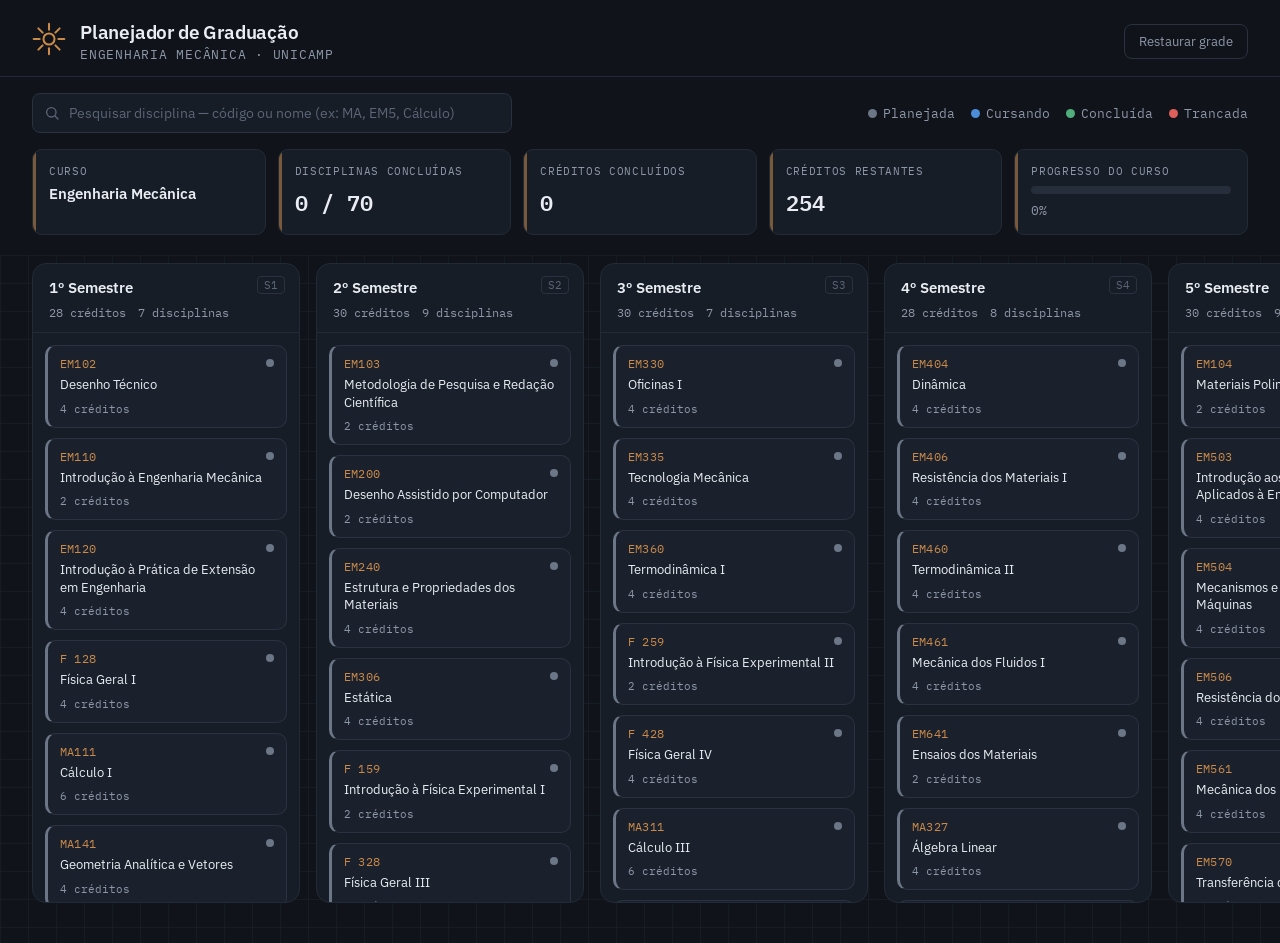
==== index.html @ 94059756 "PROJETOVAZIO" ====
<!DOCTYPE html>
<html lang="pt-BR">
<head>
<meta charset="UTF-8">
<meta name="viewport" content="width=device-width, initial-scale=1.0">
<title>Planejador de Graduação — Engenharia Mecânica UNICAMP</title>
<link rel="preconnect" href="https://fonts.googleapis.com">
<link href="https://fonts.googleapis.com/css2?family=IBM+Plex+Mono:wght@400;500;600;700&family=IBM+Plex+Sans:wght@400;500;600;700&display=swap" rel="stylesheet">
<link rel="stylesheet" href="style.css">
</head>
<body>

<!-- ===================== TOPO ===================== -->
<header class="topbar">
  <div class="topbar-left">
    <div class="brand-mark" aria-hidden="true">
      <svg viewBox="0 0 40 40" width="34" height="34">
        <circle cx="20" cy="20" r="6.5" fill="none" stroke="currentColor" stroke-width="2.4"/>
        <g stroke="currentColor" stroke-width="2.4" stroke-linecap="round">
          <line x1="20" y1="2" x2="20" y2="9"/>
          <line x1="20" y1="31" x2="20" y2="38"/>
          <line x1="2" y1="20" x2="9" y2="20"/>
          <line x1="31" y1="20" x2="38" y2="20"/>
          <line x1="7.5" y1="7.5" x2="12.5" y2="12.5"/>
          <line x1="27.5" y1="27.5" x2="32.5" y2="32.5"/>
          <line x1="32.5" y1="7.5" x2="27.5" y2="12.5"/>
          <line x1="12.5" y1="27.5" x2="7.5" y2="32.5"/>
        </g>
      </svg>
    </div>
    <div class="brand-text">
      <h1>Planejador de Graduação</h1>
      <p>Engenharia Mecânica · UNICAMP</p>
    </div>
  </div>
  <div class="topbar-right">
    <button id="btn-reset" class="btn-ghost" title="Restaurar grade original">Restaurar grade</button>
  </div>
</header>

<!-- ===================== BARRA DE PESQUISA ===================== -->
<div class="search-row">
  <div class="search-box">
    <svg class="search-icon" viewBox="0 0 24 24" width="16" height="16"><circle cx="11" cy="11" r="7" fill="none" stroke="currentColor" stroke-width="2"/><line x1="16.5" y1="16.5" x2="21" y2="21" stroke="currentColor" stroke-width="2" stroke-linecap="round"/></svg>
    <input id="search-input" type="text" placeholder="Pesquisar disciplina — código ou nome (ex: MA, EM5, Cálculo)">
  </div>
  <div class="legend">
    <span class="legend-item"><i class="dot dot-planejada"></i>Planejada</span>
    <span class="legend-item"><i class="dot dot-cursando"></i>Cursando</span>
    <span class="legend-item"><i class="dot dot-concluida"></i>Concluída</span>
    <span class="legend-item"><i class="dot dot-trancada"></i>Trancada</span>
  </div>
</div>

<!-- ===================== DASHBOARD ===================== -->
<section class="dashboard" id="dashboard">
  <div class="stat-card">
    <span class="stat-label">Curso</span>
    <span class="stat-value stat-value--small" id="stat-curso">Engenharia Mecânica</span>
  </div>
  <div class="stat-card">
    <span class="stat-label">Disciplinas concluídas</span>
    <span class="stat-value" id="stat-disc-concluidas">0 / 0</span>
  </div>
  <div class="stat-card">
    <span class="stat-label">Créditos concluídos</span>
    <span class="stat-value" id="stat-creditos-concluidos">0</span>
  </div>
  <div class="stat-card">
    <span class="stat-label">Créditos restantes</span>
    <span class="stat-value" id="stat-creditos-restantes">0</span>
  </div>
  <div class="stat-card stat-card--progress">
    <span class="stat-label">Progresso do curso</span>
    <div class="progress-track">
      <div class="progress-fill" id="progress-fill"></div>
    </div>
    <span class="progress-percent" id="progress-percent">0%</span>
  </div>
</section>

<!-- ===================== QUADRO DE SEMESTRES ===================== -->
<main class="board" id="board">
  <!-- colunas geradas via JS -->
</main>

<!-- ===================== MODAL DE DETALHES ===================== -->
<div class="modal-overlay" id="modal-overlay">
  <aside class="modal-panel" id="modal-panel" role="dialog" aria-modal="true">
    <button class="modal-close" id="modal-close" aria-label="Fechar">✕</button>

    <div class="modal-header">
      <span class="modal-codigo" id="modal-codigo">EM102</span>
      <h2 class="modal-nome" id="modal-nome">Nome da disciplina</h2>
      <div class="modal-status-row">
        <label for="modal-status">Status</label>
        <select id="modal-status">
          <option value="planejada">Planejada</option>
          <option value="cursando">Cursando</option>
          <option value="concluida">Concluída</option>
          <option value="trancada">Trancada</option>
        </select>
      </div>
    </div>

    <div class="modal-grid">
      <div><span class="modal-field-label">Créditos</span><span id="modal-creditos">—</span></div>
      <div><span class="modal-field-label">Departamento</span><span id="modal-departamento">—</span></div>
      <div><span class="modal-field-label">Tipo</span><span id="modal-tipo">—</span></div>
      <div><span class="modal-field-label">Semestre sugerido</span><span id="modal-semestre">—</span></div>
    </div>

    <div class="modal-section">
      <span class="modal-field-label">Pré-requisitos</span>
      <div class="chip-row" id="modal-prereqs"><span class="chip chip-empty">Nenhum</span></div>
    </div>

    <div class="modal-section">
      <span class="modal-field-label">Disciplinas desbloqueadas</span>
      <div class="chip-row" id="modal-desbloqueia"><span class="chip chip-empty">Nenhuma</span></div>
    </div>

    <div class="modal-section modal-section--grow">
      <span class="modal-field-label">Observações</span>
      <textarea id="modal-obs" placeholder="Professor bom, muito difícil, estudar antes..."></textarea>
    </div>
  </aside>
</div>

<div class="toast" id="toast"></div>

<script src="dados.js"></script>
<script src="script.js"></script>
</body>
</html>
---- style.css ----
/* =====================================================
   Planejador de Graduação — Engenharia Mecânica UNICAMP
   Tema: "prancheta de projeto" — papel milimetrado escuro,
   tipografia técnica e acentos em latão/aço.
   ===================================================== */

:root{
  --bg:            #10141a;
  --bg-grid-line:  rgba(130, 160, 200, 0.055);
  --bg-panel:      #171d26;
  --bg-panel-2:    #1c2330;
  --bg-card:       #1b212c;
  --bg-card-hover: #212836;
  --border:        #2a3140;
  --border-soft:   #232a37;

  --text-primary:  #e9edf3;
  --text-secondary:#8d97a8;
  --text-faint:    #5c6576;

  --accent-brass:  #c98a4a;
  --accent-brass-soft: rgba(201, 138, 74, 0.16);
  --accent-steel:  #5b8fc4;

  --status-planejada: #6b7686;
  --status-cursando:  #4c8dd9;
  --status-concluida: #4fae7c;
  --status-trancada:  #dd5f5a;

  --radius-card: 10px;
  --radius-panel: 14px;

  --font-display: 'IBM Plex Sans', system-ui, sans-serif;
  --font-mono: 'IBM Plex Mono', 'SFMono-Regular', Consolas, monospace;
}

*{ box-sizing: border-box; }

html, body{
  margin:0; padding:0;
  background: var(--bg);
  color: var(--text-primary);
  font-family: var(--font-display);
  -webkit-font-smoothing: antialiased;
}

::selection{ background: var(--accent-brass-soft); color: var(--text-primary); }

::-webkit-scrollbar{ height: 10px; width: 10px; }
::-webkit-scrollbar-track{ background: transparent; }
::-webkit-scrollbar-thumb{ background: #2a3140; border-radius: 8px; }
::-webkit-scrollbar-thumb:hover{ background: #3a4356; }

/* ===================== TOPO ===================== */

.topbar{
  display:flex; align-items:center; justify-content:space-between;
  padding: 20px 32px 14px;
  border-bottom: 1px solid var(--border-soft);
}
.topbar-left{ display:flex; align-items:center; gap:14px; }
.brand-mark{ color: var(--accent-brass); flex-shrink:0; }
.brand-text h1{
  margin:0; font-size: 19px; font-weight:600; letter-spacing: -0.01em;
}
.brand-text p{
  margin:2px 0 0; font-size: 12.5px; color: var(--text-secondary);
  font-family: var(--font-mono); text-transform: uppercase; letter-spacing: 0.06em;
}
.btn-ghost{
  background: transparent; border:1px solid var(--border);
  color: var(--text-secondary); padding: 8px 14px; border-radius: 8px;
  font-family: var(--font-display); font-size: 13px; cursor:pointer;
  transition: all .15s ease;
}
.btn-ghost:hover{ border-color: var(--accent-brass); color: var(--accent-brass); }

/* ===================== PESQUISA ===================== */

.search-row{
  display:flex; align-items:center; justify-content: space-between; gap: 20px;
  padding: 16px 32px; flex-wrap: wrap;
}
.search-box{
  position:relative; flex: 1 1 320px; max-width: 480px;
}
.search-icon{ position:absolute; left:12px; top:50%; transform:translateY(-50%); color: var(--text-faint); }
.search-box input{
  width:100%; background: var(--bg-panel); border:1px solid var(--border);
  color: var(--text-primary); border-radius: 8px; padding: 10px 14px 10px 36px;
  font-size: 13.5px; font-family: var(--font-display);
  transition: border-color .15s ease;
}
.search-box input:focus{ outline:none; border-color: var(--accent-steel); }
.search-box input::placeholder{ color: var(--text-faint); }

.legend{ display:flex; gap: 16px; flex-wrap: wrap; }
.legend-item{
  display:flex; align-items:center; gap:6px; font-size:12.5px; color: var(--text-secondary);
  font-family: var(--font-mono);
}
.dot{ width:9px; height:9px; border-radius:50%; display:inline-block; }
.dot-planejada{ background: var(--status-planejada); }
.dot-cursando{ background: var(--status-cursando); }
.dot-concluida{ background: var(--status-concluida); }
.dot-trancada{ background: var(--status-trancada); }

/* ===================== DASHBOARD ===================== */

.dashboard{
  display:grid; grid-template-columns: repeat(5, 1fr);
  gap: 12px; padding: 0 32px 20px;
}
.stat-card{
  background: var(--bg-panel); border:1px solid var(--border-soft);
  border-radius: var(--radius-card); padding: 14px 16px;
  display:flex; flex-direction:column; gap: 6px;
  position: relative; overflow:hidden;
}
.stat-card::before{
  content:""; position:absolute; top:0; left:0; width:3px; height:100%;
  background: var(--accent-brass); opacity: 0.55;
}
.stat-label{
  font-size: 11px; text-transform: uppercase; letter-spacing: 0.06em;
  color: var(--text-secondary); font-family: var(--font-mono);
}
.stat-value{
  font-size: 22px; font-weight:600; font-family: var(--font-mono);
  color: var(--text-primary);
}
.stat-value--small{ font-size: 15px; font-family: var(--font-display); font-weight: 600; }

.stat-card--progress{ gap: 8px; }
.progress-track{
  width:100%; height: 8px; border-radius: 5px; background: #262e3b; overflow:hidden;
}
.progress-fill{
  height:100%; width:0%; background: linear-gradient(90deg, var(--accent-steel), var(--accent-brass));
  transition: width .4s ease;
}
.progress-percent{ font-family: var(--font-mono); font-size: 13px; color: var(--text-secondary); }

@media (max-width: 980px){
  .dashboard{ grid-template-columns: repeat(2, 1fr); }
}

/* ===================== QUADRO / COLUNAS ===================== */

.board{
  display:flex; gap: 16px; overflow-x:auto;
  padding: 8px 32px 40px;
  background-image:
    linear-gradient(var(--bg-grid-line) 1px, transparent 1px),
    linear-gradient(90deg, var(--bg-grid-line) 1px, transparent 1px);
  background-size: 28px 28px;
  min-height: 60vh;
}

.column{
  flex: 0 0 268px;
  background: var(--bg-panel);
  border: 1px solid var(--border-soft);
  border-radius: var(--radius-panel);
  display:flex; flex-direction:column;
  max-height: calc(100vh - 260px);
  transition: border-color .15s ease, background .15s ease;
}
.column.drag-over{
  border-color: var(--accent-steel);
  background: var(--bg-panel-2);
}

.column-header{
  padding: 14px 16px 12px;
  border-bottom: 1px solid var(--border-soft);
  position: relative;
}
.column-header::before{
  content: attr(data-num);
  position:absolute; top:12px; right:14px;
  font-family: var(--font-mono); font-size: 11px; color: var(--text-faint);
  border: 1px solid var(--border); border-radius: 4px; padding: 1px 6px;
}
.column-title{ font-size: 14.5px; font-weight: 600; margin:0 0 8px; }
.column-meta{ display:flex; gap: 12px; font-size: 11.5px; font-family: var(--font-mono); color: var(--text-secondary); }
.column-credits.over-30{ color: var(--accent-brass); }
.column-credits.over-34{ color: var(--status-trancada); font-weight: 600; }
.column-warning{
  margin-top: 6px; font-size: 11px; color: var(--status-trancada);
  font-family: var(--font-mono); display:none;
}
.column-warning.show{ display:block; }

.column-body{
  flex: 1; overflow-y: auto; padding: 12px; display:flex; flex-direction:column; gap: 10px;
  min-height: 80px;
}

/* ===================== CARTÕES ===================== */

.card{
  background: var(--bg-card);
  border: 1px solid var(--border);
  border-left: 3px solid var(--status-planejada);
  border-radius: var(--radius-card);
  padding: 10px 12px 11px;
  cursor: grab;
  position: relative;
  transition: transform .12s ease, background .12s ease, box-shadow .12s ease;
}
.card:hover{
  background: var(--bg-card-hover);
  box-shadow: 0 4px 14px rgba(0,0,0,0.28);
  transform: translateY(-1px);
}
.card.dragging{ opacity: 0.4; }
.card:active{ cursor: grabbing; }

.card[data-status="cursando"]{ border-left-color: var(--status-cursando); }
.card[data-status="concluida"]{ border-left-color: var(--status-concluida); }
.card[data-status="trancada"]{ border-left-color: var(--status-trancada); }

.card-top{ display:flex; justify-content:space-between; align-items:flex-start; gap:8px; }
.card-codigo{
  font-family: var(--font-mono); font-size: 12px; color: var(--accent-brass);
  letter-spacing: 0.02em;
}
.card-status-dot{ width:8px; height:8px; border-radius:50%; margin-top:3px; flex-shrink:0; }
.card-status-dot[data-status="planejada"]{ background: var(--status-planejada); }
.card-status-dot[data-status="cursando"]{ background: var(--status-cursando); }
.card-status-dot[data-status="concluida"]{ background: var(--status-concluida); }
.card-status-dot[data-status="trancada"]{ background: var(--status-trancada); }

.card-nome{ font-size: 13px; line-height:1.35; margin: 5px 0 8px; color: var(--text-primary); }
.card-bottom{ display:flex; justify-content:space-between; align-items:center; }
.card-creditos{ font-family: var(--font-mono); font-size: 11px; color: var(--text-secondary); }
.card-eletiva-tag{
  font-size: 9.5px; text-transform: uppercase; letter-spacing: 0.05em;
  color: var(--accent-steel); font-family: var(--font-mono);
}
.card.highlight-match{ box-shadow: 0 0 0 2px var(--accent-brass); }
.card.hide{ display:none; }

/* ===================== MODAL ===================== */

.modal-overlay{
  position: fixed; inset: 0; background: rgba(8,10,14,0.6);
  display:none; align-items:stretch; justify-content:flex-end;
  z-index: 100;
  backdrop-filter: blur(2px);
}
.modal-overlay.open{ display:flex; }

.modal-panel{
  width: 420px; max-width: 92vw; height: 100%;
  background: var(--bg-panel);
  border-left: 1px solid var(--border);
  padding: 26px 26px 30px;
  overflow-y: auto;
  position: relative;
  animation: slideIn .22s ease;
}
@keyframes slideIn{
  from{ transform: translateX(24px); opacity:0; }
  to{ transform: translateX(0); opacity:1; }
}

.modal-close{
  position:absolute; top:18px; right:18px;
  background: transparent; border:none; color: var(--text-secondary);
  font-size: 16px; cursor:pointer; width:28px; height:28px; border-radius:6px;
}
.modal-close:hover{ background: var(--bg-card); color: var(--text-primary); }

.modal-codigo{
  font-family: var(--font-mono); color: var(--accent-brass); font-size: 13px;
}
.modal-nome{ font-size: 20px; margin: 6px 0 14px; line-height:1.3; padding-right: 30px; }

.modal-status-row{ display:flex; align-items:center; gap:10px; margin-bottom: 20px; }
.modal-status-row label{ font-size: 12px; color: var(--text-secondary); font-family: var(--font-mono); }
.modal-status-row select{
  background: var(--bg-card); border:1px solid var(--border); color: var(--text-primary);
  padding: 6px 10px; border-radius: 6px; font-size: 13px; font-family: var(--font-display);
}

.modal-grid{
  display:grid; grid-template-columns: 1fr 1fr; gap: 14px 18px;
  padding: 14px; background: var(--bg-card); border-radius: 10px; margin-bottom: 18px;
  border: 1px solid var(--border-soft);
}
.modal-grid > div{ display:flex; flex-direction:column; gap:3px; }
.modal-grid span:not(.modal-field-label){ font-size: 13.5px; }

.modal-field-label{
  font-size: 10.5px; text-transform: uppercase; letter-spacing: 0.06em;
  color: var(--text-faint); font-family: var(--font-mono);
}

.modal-section{ margin-bottom: 18px; display:flex; flex-direction:column; gap:8px; }
.modal-section--grow{ flex:1; }

.chip-row{ display:flex; flex-wrap:wrap; gap:6px; }
.chip{
  font-family: var(--font-mono); font-size: 11.5px;
  background: var(--bg-card); border: 1px solid var(--border);
  color: var(--text-primary); padding: 4px 9px; border-radius: 6px;
  cursor: pointer; transition: border-color .15s ease;
}
.chip:hover{ border-color: var(--accent-steel); }
.chip-empty{ color: var(--text-faint); cursor:default; }
.chip-empty:hover{ border-color: var(--border); }

textarea#modal-obs{
  width:100%; min-height: 130px; resize: vertical;
  background: var(--bg-card); border:1px solid var(--border); color: var(--text-primary);
  border-radius: 8px; padding: 10px 12px; font-family: var(--font-display); font-size: 13px;
  line-height:1.5;
}
textarea#modal-obs:focus{ outline:none; border-color: var(--accent-steel); }

/* ===================== TOAST ===================== */

.toast{
  position: fixed; bottom: 22px; left: 50%; transform: translateX(-50%) translateY(20px);
  background: var(--bg-panel-2); border: 1px solid var(--border);
  color: var(--text-primary); padding: 10px 18px; border-radius: 8px;
  font-size: 13px; font-family: var(--font-mono);
  opacity: 0; pointer-events:none; transition: all .25s ease;
  z-index: 200;
}
.toast.show{ opacity: 1; transform: translateX(-50%) translateY(0); }

/* ===================== RESPONSIVO ===================== */

@media (max-width: 640px){
  .topbar{ padding: 16px 18px 12px; }
  .search-row{ padding: 14px 18px; }
  .dashboard{ padding: 0 18px 16px; grid-template-columns: 1fr 1fr; }
  .board{ padding: 8px 18px 30px; }
  .column{ flex-basis: 240px; }
}

@media (prefers-reduced-motion: reduce){
  *{ animation-duration: 0.001ms !important; transition-duration: 0.001ms !important; }
}
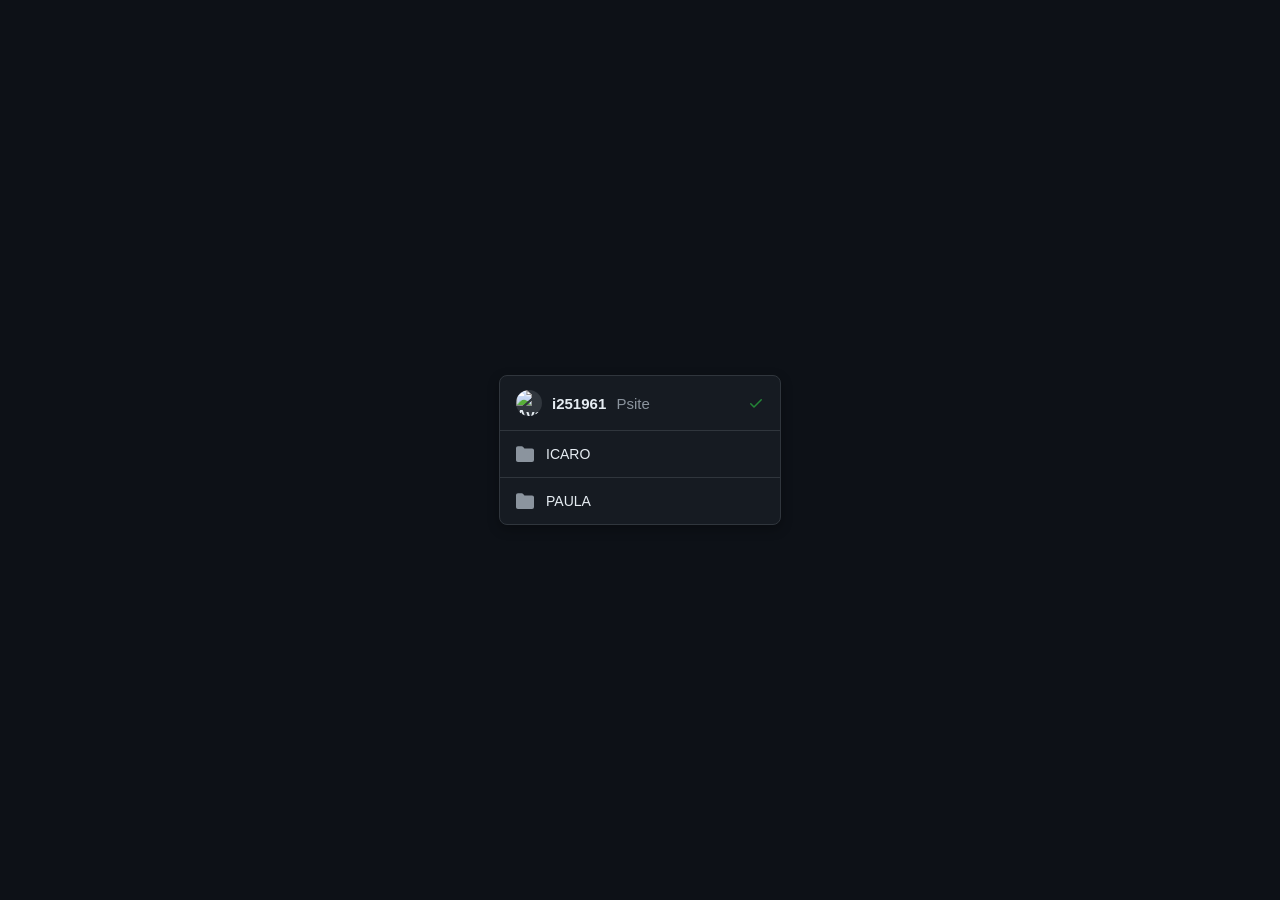
==== commit d588b787: "Update index.html with new styles and meta tags Added meta tags for character set and viewport, upda" ====
--- a/index.html
+++ b/index.html
@@ -1,135 +1,136 @@
 <!DOCTYPE html>
 <html lang="pt-BR">
 <head>
-<meta charset="UTF-8">
-<meta name="viewport" content="width=device-width, initial-scale=1.0">
-<title>Planejador de Graduação — Engenharia Mecânica UNICAMP</title>
-<link rel="preconnect" href="https://fonts.googleapis.com">
-<link href="https://fonts.googleapis.com/css2?family=IBM+Plex+Mono:wght@400;500;600;700&family=IBM+Plex+Sans:wght@400;500;600;700&display=swap" rel="stylesheet">
-<link rel="stylesheet" href="style.css">
+  <meta charset="UTF-8">
+  <meta name="viewport" content="width=device-width, initial-scale=1.0">
+  <title>Seleção de Perfil</title>
+  <style>
+    /* Reset básico e configurações de fundo */
+    body {
+      background-color: #0d1117; /* Fundo escuro */
+      font-family: -apple-system, BlinkMacSystemFont, "Segoe UI", Roboto, Helvetica, Arial, sans-serif;
+      display: flex;
+      justify-content: center;
+      align-items: center;
+      height: 100vh;
+      margin: 0;
+      color: #c9d1d9;
+    }
+
+    /* Container principal do menu */
+    .menu-container {
+      background-color: #161b22;
+      border: 1px solid #30363d;
+      border-radius: 8px;
+      width: 280px;
+      overflow: hidden;
+      box-shadow: 0 4px 12px rgba(0, 0, 0, 0.3);
+    }
+
+    /* Cabeçalho com nome do perfil */
+    .header {
+      display: flex;
+      align-items: center;
+      padding: 14px 16px;
+      border-bottom: 1px solid #30363d;
+      font-weight: 600;
+      color: #e6edf3;
+      font-size: 15px;
+    }
+
+    .avatar {
+      width: 26px;
+      height: 26px;
+      border-radius: 50%;
+      margin-right: 10px;
+      background-color: #30363d;
+      object-fit: cover;
+    }
+
+    .psite-text {
+      font-weight: 400;
+      color: #8b949e;
+      margin-left: 6px;
+    }
+
+    .verified-icon {
+      color: #238636; /* Verde do check */
+      margin-left: auto;
+    }
+
+    /* Lista de pastas */
+    .menu-list {
+      list-style: none;
+      margin: 0;
+      padding: 0;
+    }
+
+    .menu-item {
+      border-bottom: 1px solid #30363d;
+    }
+
+    .menu-item:last-child {
+      border-bottom: none;
+    }
+
+    /* Links de navegação */
+    .menu-link {
+      display: flex;
+      align-items: center;
+      padding: 14px 16px;
+      text-decoration: none;
+      color: #e6edf3;
+      font-size: 14px;
+      transition: background-color 0.2s ease;
+    }
+
+    .menu-link:hover {
+      background-color: #1f242c;
+    }
+
+    /* Ícone de pasta */
+    .folder-icon {
+      color: #8b949e; /* Cinza do ícone de pasta */
+      margin-right: 12px;
+      fill: currentColor;
+    }
+  </style>
 </head>
 <body>
 
-<!-- ===================== TOPO ===================== -->
-<header class="topbar">
-  <div class="topbar-left">
-    <div class="brand-mark" aria-hidden="true">
-      <svg viewBox="0 0 40 40" width="34" height="34">
-        <circle cx="20" cy="20" r="6.5" fill="none" stroke="currentColor" stroke-width="2.4"/>
-        <g stroke="currentColor" stroke-width="2.4" stroke-linecap="round">
-          <line x1="20" y1="2" x2="20" y2="9"/>
-          <line x1="20" y1="31" x2="20" y2="38"/>
-          <line x1="2" y1="20" x2="9" y2="20"/>
-          <line x1="31" y1="20" x2="38" y2="20"/>
-          <line x1="7.5" y1="7.5" x2="12.5" y2="12.5"/>
-          <line x1="27.5" y1="27.5" x2="32.5" y2="32.5"/>
-          <line x1="32.5" y1="7.5" x2="27.5" y2="12.5"/>
-          <line x1="12.5" y1="27.5" x2="7.5" y2="32.5"/>
-        </g>
+  <div class="menu-container">
+    
+    <div class="header">
+      <img src="https://via.placeholder.com/26" alt="Avatar" class="avatar">
+      <span>i251961 <span class="psite-text">Psite</span></span>
+      
+      <svg class="verified-icon" width="16" height="16" viewBox="0 0 16 16" fill="currentColor">
+        <path fill-rule="evenodd" d="M13.78 4.22a.75.75 0 010 1.06l-7.25 7.25a.75.75 0 01-1.06 0L2.22 9.28a.75.75 0 011.06-1.06L6 10.94l6.72-6.72a.75.75 0 011.06 0z"></path>
       </svg>
     </div>
-    <div class="brand-text">
-      <h1>Planejador de Graduação</h1>
-      <p>Engenharia Mecânica · UNICAMP</p>
-    </div>
+
+    <ul class="menu-list">
+      
+      <li class="menu-item">
+        <a href="https://i251961.github.io/GRADE/ICARO" class="menu-link">
+          <svg class="folder-icon" width="18" height="18" viewBox="0 0 16 16">
+            <path d="M1.75 1A1.75 1.75 0 000 2.75v10.5C0 14.216.784 15 1.75 15h12.5A1.75 1.75 0 0016 13.25v-8.5A1.75 1.75 0 0014.25 3H7.5a.25.25 0 01-.2-.1l-.9-1.2C6.07 1.26 5.55 1 5 1H1.75z"></path>
+          </svg>
+          ICARO
+        </a>
+      </li>
+
+      <li class="menu-item">
+        <a href="https://i251961.github.io/GRADE/PAULA" class="menu-link">
+          <svg class="folder-icon" width="18" height="18" viewBox="0 0 16 16">
+            <path d="M1.75 1A1.75 1.75 0 000 2.75v10.5C0 14.216.784 15 1.75 15h12.5A1.75 1.75 0 0016 13.25v-8.5A1.75 1.75 0 0014.25 3H7.5a.25.25 0 01-.2-.1l-.9-1.2C6.07 1.26 5.55 1 5 1H1.75z"></path>
+          </svg>
+          PAULA
+        </a>
+      </li>
+
+    </ul>
   </div>
-  <div class="topbar-right">
-    <button id="btn-reset" class="btn-ghost" title="Restaurar grade original">Restaurar grade</button>
-  </div>
-</header>
 
-<!-- ===================== BARRA DE PESQUISA ===================== -->
-<div class="search-row">
-  <div class="search-box">
-    <svg class="search-icon" viewBox="0 0 24 24" width="16" height="16"><circle cx="11" cy="11" r="7" fill="none" stroke="currentColor" stroke-width="2"/><line x1="16.5" y1="16.5" x2="21" y2="21" stroke="currentColor" stroke-width="2" stroke-linecap="round"/></svg>
-    <input id="search-input" type="text" placeholder="Pesquisar disciplina — código ou nome (ex: MA, EM5, Cálculo)">
-  </div>
-  <div class="legend">
-    <span class="legend-item"><i class="dot dot-planejada"></i>Planejada</span>
-    <span class="legend-item"><i class="dot dot-cursando"></i>Cursando</span>
-    <span class="legend-item"><i class="dot dot-concluida"></i>Concluída</span>
-    <span class="legend-item"><i class="dot dot-trancada"></i>Trancada</span>
-  </div>
-</div>
-
-<!-- ===================== DASHBOARD ===================== -->
-<section class="dashboard" id="dashboard">
-  <div class="stat-card">
-    <span class="stat-label">Curso</span>
-    <span class="stat-value stat-value--small" id="stat-curso">Engenharia Mecânica</span>
-  </div>
-  <div class="stat-card">
-    <span class="stat-label">Disciplinas concluídas</span>
-    <span class="stat-value" id="stat-disc-concluidas">0 / 0</span>
-  </div>
-  <div class="stat-card">
-    <span class="stat-label">Créditos concluídos</span>
-    <span class="stat-value" id="stat-creditos-concluidos">0</span>
-  </div>
-  <div class="stat-card">
-    <span class="stat-label">Créditos restantes</span>
-    <span class="stat-value" id="stat-creditos-restantes">0</span>
-  </div>
-  <div class="stat-card stat-card--progress">
-    <span class="stat-label">Progresso do curso</span>
-    <div class="progress-track">
-      <div class="progress-fill" id="progress-fill"></div>
-    </div>
-    <span class="progress-percent" id="progress-percent">0%</span>
-  </div>
-</section>
-
-<!-- ===================== QUADRO DE SEMESTRES ===================== -->
-<main class="board" id="board">
-  <!-- colunas geradas via JS -->
-</main>
-
-<!-- ===================== MODAL DE DETALHES ===================== -->
-<div class="modal-overlay" id="modal-overlay">
-  <aside class="modal-panel" id="modal-panel" role="dialog" aria-modal="true">
-    <button class="modal-close" id="modal-close" aria-label="Fechar">✕</button>
-
-    <div class="modal-header">
-      <span class="modal-codigo" id="modal-codigo">EM102</span>
-      <h2 class="modal-nome" id="modal-nome">Nome da disciplina</h2>
-      <div class="modal-status-row">
-        <label for="modal-status">Status</label>
-        <select id="modal-status">
-          <option value="planejada">Planejada</option>
-          <option value="cursando">Cursando</option>
-          <option value="concluida">Concluída</option>
-          <option value="trancada">Trancada</option>
-        </select>
-      </div>
-    </div>
-
-    <div class="modal-grid">
-      <div><span class="modal-field-label">Créditos</span><span id="modal-creditos">—</span></div>
-      <div><span class="modal-field-label">Departamento</span><span id="modal-departamento">—</span></div>
-      <div><span class="modal-field-label">Tipo</span><span id="modal-tipo">—</span></div>
-      <div><span class="modal-field-label">Semestre sugerido</span><span id="modal-semestre">—</span></div>
-    </div>
-
-    <div class="modal-section">
-      <span class="modal-field-label">Pré-requisitos</span>
-      <div class="chip-row" id="modal-prereqs"><span class="chip chip-empty">Nenhum</span></div>
-    </div>
-
-    <div class="modal-section">
-      <span class="modal-field-label">Disciplinas desbloqueadas</span>
-      <div class="chip-row" id="modal-desbloqueia"><span class="chip chip-empty">Nenhuma</span></div>
-    </div>
-
-    <div class="modal-section modal-section--grow">
-      <span class="modal-field-label">Observações</span>
-      <textarea id="modal-obs" placeholder="Professor bom, muito difícil, estudar antes..."></textarea>
-    </div>
-  </aside>
-</div>
-
-<div class="toast" id="toast"></div>
-
-<script src="dados.js"></script>
-<script src="script.js"></script>
 </body>
 </html>
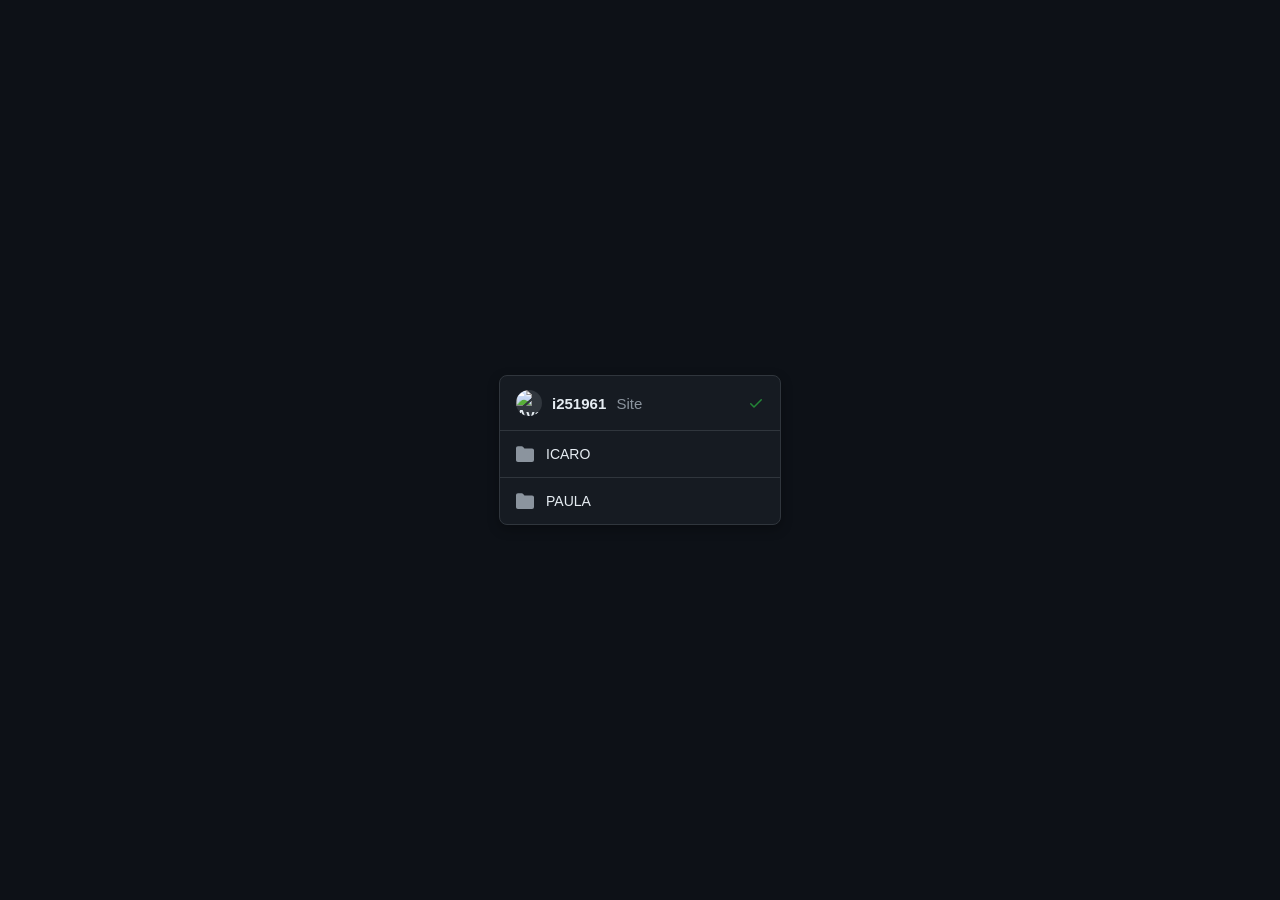
==== commit d69de536: "Add project site link to READMEsite" ====
--- a/index.html
+++ b/index.html
@@ -102,7 +102,7 @@
     
     <div class="header">
       <img src="https://via.placeholder.com/26" alt="Avatar" class="avatar">
-      <span>i251961 <span class="psite-text">Psite</span></span>
+      <span>i251961 <span class="psite-text">Site</span></span>
       
       <svg class="verified-icon" width="16" height="16" viewBox="0 0 16 16" fill="currentColor">
         <path fill-rule="evenodd" d="M13.78 4.22a.75.75 0 010 1.06l-7.25 7.25a.75.75 0 01-1.06 0L2.22 9.28a.75.75 0 011.06-1.06L6 10.94l6.72-6.72a.75.75 0 011.06 0z"></path>
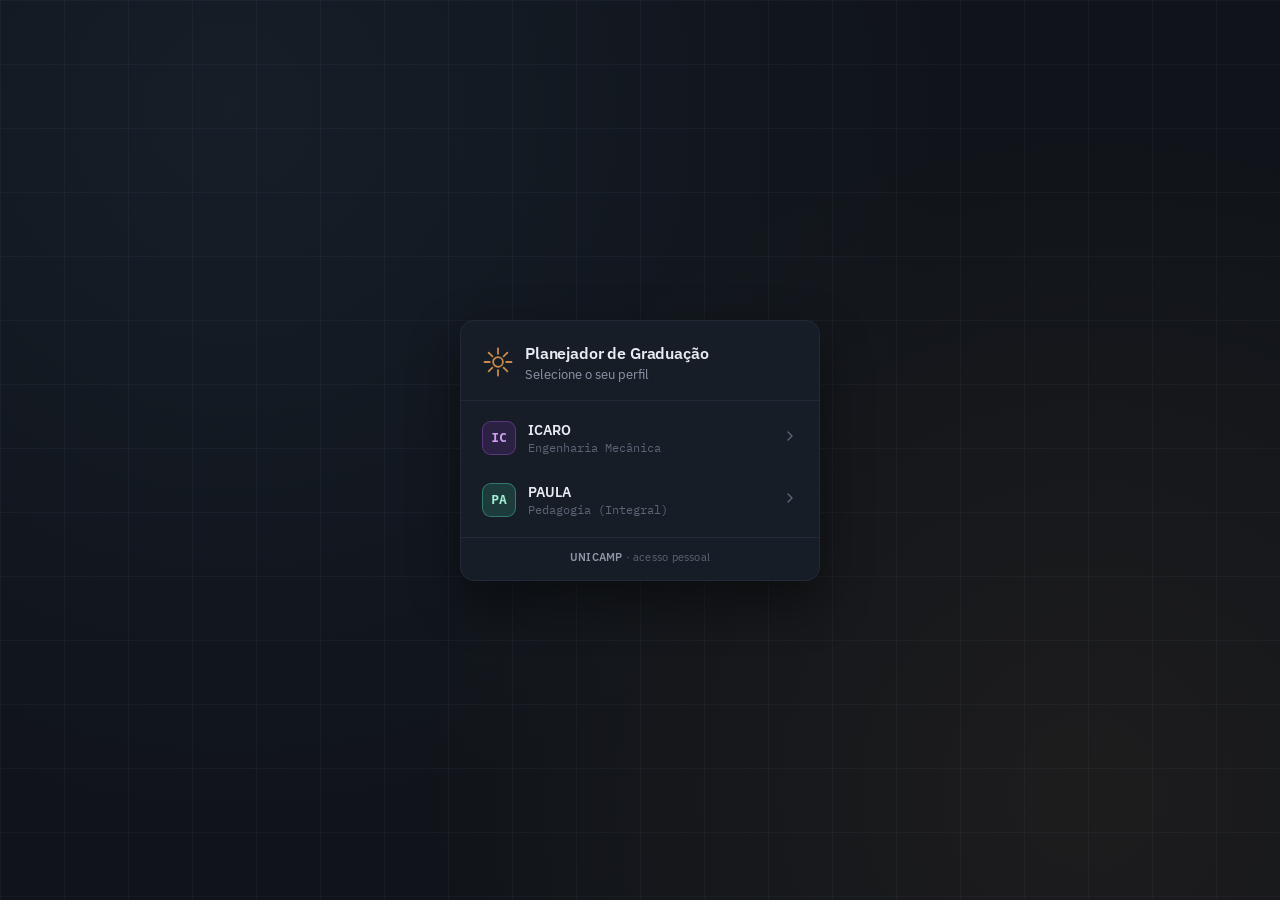
==== commit 257c9494: "Update index.html" ====
--- a/index.html
+++ b/index.html
@@ -1,136 +1,307 @@
 <!DOCTYPE html>
 <html lang="pt-BR">
 <head>
-  <meta charset="UTF-8">
-  <meta name="viewport" content="width=device-width, initial-scale=1.0">
-  <title>Seleção de Perfil</title>
-  <style>
-    /* Reset básico e configurações de fundo */
-    body {
-      background-color: #0d1117; /* Fundo escuro */
-      font-family: -apple-system, BlinkMacSystemFont, "Segoe UI", Roboto, Helvetica, Arial, sans-serif;
-      display: flex;
-      justify-content: center;
-      align-items: center;
-      height: 100vh;
-      margin: 0;
-      color: #c9d1d9;
-    }
-
-    /* Container principal do menu */
-    .menu-container {
-      background-color: #161b22;
-      border: 1px solid #30363d;
-      border-radius: 8px;
-      width: 280px;
-      overflow: hidden;
-      box-shadow: 0 4px 12px rgba(0, 0, 0, 0.3);
-    }
-
-    /* Cabeçalho com nome do perfil */
-    .header {
-      display: flex;
-      align-items: center;
-      padding: 14px 16px;
-      border-bottom: 1px solid #30363d;
-      font-weight: 600;
-      color: #e6edf3;
-      font-size: 15px;
-    }
-
-    .avatar {
-      width: 26px;
-      height: 26px;
-      border-radius: 50%;
-      margin-right: 10px;
-      background-color: #30363d;
-      object-fit: cover;
-    }
-
-    .psite-text {
-      font-weight: 400;
-      color: #8b949e;
-      margin-left: 6px;
-    }
-
-    .verified-icon {
-      color: #238636; /* Verde do check */
-      margin-left: auto;
-    }
-
-    /* Lista de pastas */
-    .menu-list {
-      list-style: none;
-      margin: 0;
-      padding: 0;
-    }
-
-    .menu-item {
-      border-bottom: 1px solid #30363d;
-    }
-
-    .menu-item:last-child {
-      border-bottom: none;
-    }
-
-    /* Links de navegação */
-    .menu-link {
-      display: flex;
-      align-items: center;
-      padding: 14px 16px;
-      text-decoration: none;
-      color: #e6edf3;
-      font-size: 14px;
-      transition: background-color 0.2s ease;
-    }
-
-    .menu-link:hover {
-      background-color: #1f242c;
-    }
-
-    /* Ícone de pasta */
-    .folder-icon {
-      color: #8b949e; /* Cinza do ícone de pasta */
-      margin-right: 12px;
-      fill: currentColor;
-    }
-  </style>
+<meta charset="UTF-8">
+<meta name="viewport" content="width=device-width, initial-scale=1.0, viewport-fit=cover">
+<title>Planejador de Graduação — Selecionar perfil</title>
+<link rel="preconnect" href="https://fonts.googleapis.com">
+<link href="https://fonts.googleapis.com/css2?family=IBM+Plex+Mono:wght@400;500;600;700&family=IBM+Plex+Sans:wght@400;500;600;700&display=swap" rel="stylesheet">
+<style>
+  /* =====================================================
+     Paleta e variáveis — as mesmas do Planejador de Graduação,
+     para que esta tela de seleção de perfil pareça parte do
+     mesmo aplicativo (e não uma página à parte).
+     ===================================================== */
+  :root{
+    --bg:            #10141a;
+    --bg-grid-line:  rgba(130, 160, 200, 0.055);
+    --bg-panel:      #171d26;
+    --bg-panel-2:    #1c2330;
+    --bg-card:       #1b212c;
+    --bg-card-hover: #212836;
+    --border:        #2a3140;
+    --border-soft:   #232a37;
+
+    --text-primary:  #e9edf3;
+    --text-secondary:#8d97a8;
+    --text-faint:    #5c6576;
+
+    --accent-brass:  #c98a4a;
+    --accent-brass-soft: rgba(201, 138, 74, 0.16);
+    --accent-steel:  #5b8fc4;
+    --accent-steel-soft: rgba(91, 143, 196, 0.16);
+
+    --radius-card: 10px;
+    --radius-panel: 14px;
+
+    --font-display: 'IBM Plex Sans', system-ui, sans-serif;
+    --font-mono: 'IBM Plex Mono', 'SFMono-Regular', Consolas, monospace;
+  }
+
+  *{ box-sizing: border-box; }
+
+  body{
+    margin: 0;
+    min-height: 100vh;
+    background:
+      radial-gradient(circle at 18% 12%, rgba(91,143,196,0.08), transparent 55%),
+      radial-gradient(circle at 85% 88%, rgba(201,138,74,0.07), transparent 50%),
+      var(--bg);
+    background-image:
+      repeating-linear-gradient(to right, var(--bg-grid-line) 0, var(--bg-grid-line) 1px, transparent 1px, transparent 64px),
+      repeating-linear-gradient(to bottom, var(--bg-grid-line) 0, var(--bg-grid-line) 1px, transparent 1px, transparent 64px),
+      radial-gradient(circle at 18% 12%, rgba(91,143,196,0.08), transparent 55%),
+      radial-gradient(circle at 85% 88%, rgba(201,138,74,0.07), transparent 50%);
+    background-color: var(--bg);
+    font-family: var(--font-display);
+    color: var(--text-primary);
+    display: flex;
+    align-items: center;
+    justify-content: center;
+    padding: 24px;
+  }
+
+  /* ---------- cartão principal ---------- */
+
+  .painel{
+    width: 100%;
+    max-width: 360px;
+    background: var(--bg-panel);
+    border: 1px solid var(--border-soft);
+    border-radius: var(--radius-panel);
+    box-shadow: 0 20px 50px rgba(0,0,0,0.45);
+    overflow: hidden;
+  }
+
+  .painel-topo{
+    display: flex;
+    align-items: center;
+    gap: 12px;
+    padding: 22px 22px 18px;
+    border-bottom: 1px solid var(--border-soft);
+  }
+
+  .brand-mark{
+    color: var(--accent-brass);
+    flex-shrink: 0;
+    display: flex;
+  }
+
+  .brand-texto h1{
+    margin: 0;
+    font-size: 15.5px;
+    font-weight: 600;
+    color: var(--text-primary);
+    letter-spacing: -0.01em;
+  }
+
+  .brand-texto p{
+    margin: 3px 0 0;
+    font-size: 12.5px;
+    color: var(--text-secondary);
+  }
+
+  /* ---------- lista de perfis ---------- */
+
+  .lista-perfis{
+    list-style: none;
+    margin: 0;
+    padding: 8px;
+    display: flex;
+    flex-direction: column;
+    gap: 4px;
+  }
+
+  .perfil-link{
+    display: flex;
+    align-items: center;
+    gap: 12px;
+    padding: 11px 12px;
+    border-radius: var(--radius-card);
+    text-decoration: none;
+    color: var(--text-primary);
+    background: transparent;
+    border: 1px solid transparent;
+    transition: background-color .15s ease, border-color .15s ease, transform .15s ease;
+  }
+
+  .perfil-link:hover,
+  .perfil-link:focus-visible{
+    background: var(--bg-card-hover);
+    border-color: var(--border);
+    transform: translateX(2px);
+    outline: none;
+  }
+
+  .perfil-avatar{
+    width: 34px;
+    height: 34px;
+    border-radius: 9px;
+    display: flex;
+    align-items: center;
+    justify-content: center;
+    font-family: var(--font-mono);
+    font-weight: 700;
+    font-size: 13px;
+    flex-shrink: 0;
+    background: hsla(var(--cor-h), 55%, 45%, 0.20);
+    border: 1px solid hsla(var(--cor-h), 55%, 55%, 0.45);
+    color: hsl(var(--cor-h), 70%, 78%);
+  }
+
+  .perfil-texto{
+    flex: 1;
+    min-width: 0;
+  }
+
+  .perfil-nome{
+    display: block;
+    font-size: 14px;
+    font-weight: 600;
+    color: var(--text-primary);
+    white-space: nowrap;
+    overflow: hidden;
+    text-overflow: ellipsis;
+  }
+
+  .perfil-legenda{
+    display: block;
+    font-size: 11.5px;
+    color: var(--text-faint);
+    font-family: var(--font-mono);
+    margin-top: 1px;
+  }
+
+  .perfil-seta{
+    color: var(--text-faint);
+    flex-shrink: 0;
+    transition: transform .15s ease, color .15s ease;
+  }
+
+  .perfil-link:hover .perfil-seta{
+    color: var(--accent-brass);
+    transform: translateX(2px);
+  }
+
+  /* ---------- rodapé ---------- */
+
+  .painel-rodape{
+    padding: 12px 22px 16px;
+    border-top: 1px solid var(--border-soft);
+    font-size: 11px;
+    color: var(--text-faint);
+    text-align: center;
+    letter-spacing: .02em;
+  }
+
+  .painel-rodape strong{
+    color: var(--text-secondary);
+    font-weight: 600;
+  }
+</style>
 </head>
 <body>
 
-  <div class="menu-container">
-    
-    <div class="header">
-      <img src="https://via.placeholder.com/26" alt="Avatar" class="avatar">
-      <span>i251961 <span class="psite-text">Site</span></span>
-      
-      <svg class="verified-icon" width="16" height="16" viewBox="0 0 16 16" fill="currentColor">
-        <path fill-rule="evenodd" d="M13.78 4.22a.75.75 0 010 1.06l-7.25 7.25a.75.75 0 01-1.06 0L2.22 9.28a.75.75 0 011.06-1.06L6 10.94l6.72-6.72a.75.75 0 011.06 0z"></path>
+<div class="painel">
+
+  <div class="painel-topo">
+    <div class="brand-mark" aria-hidden="true">
+      <svg viewBox="0 0 40 40" width="30" height="30">
+        <circle cx="20" cy="20" r="6.5" fill="none" stroke="currentColor" stroke-width="2.4"/>
+        <g stroke="currentColor" stroke-width="2.4" stroke-linecap="round">
+          <line x1="20" y1="2" x2="20" y2="9"/>
+          <line x1="20" y1="31" x2="20" y2="38"/>
+          <line x1="2" y1="20" x2="9" y2="20"/>
+          <line x1="31" y1="20" x2="38" y2="20"/>
+          <line x1="7.5" y1="7.5" x2="12.5" y2="12.5"/>
+          <line x1="27.5" y1="27.5" x2="32.5" y2="32.5"/>
+          <line x1="32.5" y1="7.5" x2="27.5" y2="12.5"/>
+          <line x1="12.5" y1="27.5" x2="7.5" y2="32.5"/>
+        </g>
       </svg>
     </div>
-
-    <ul class="menu-list">
-      
-      <li class="menu-item">
-        <a href="https://i251961.github.io/GRADE/ICARO" class="menu-link">
-          <svg class="folder-icon" width="18" height="18" viewBox="0 0 16 16">
-            <path d="M1.75 1A1.75 1.75 0 000 2.75v10.5C0 14.216.784 15 1.75 15h12.5A1.75 1.75 0 0016 13.25v-8.5A1.75 1.75 0 0014.25 3H7.5a.25.25 0 01-.2-.1l-.9-1.2C6.07 1.26 5.55 1 5 1H1.75z"></path>
-          </svg>
-          ICARO
-        </a>
-      </li>
-
-      <li class="menu-item">
-        <a href="https://i251961.github.io/GRADE/PAULA" class="menu-link">
-          <svg class="folder-icon" width="18" height="18" viewBox="0 0 16 16">
-            <path d="M1.75 1A1.75 1.75 0 000 2.75v10.5C0 14.216.784 15 1.75 15h12.5A1.75 1.75 0 0016 13.25v-8.5A1.75 1.75 0 0014.25 3H7.5a.25.25 0 01-.2-.1l-.9-1.2C6.07 1.26 5.55 1 5 1H1.75z"></path>
-          </svg>
-          PAULA
-        </a>
-      </li>
-
-    </ul>
+    <div class="brand-texto">
+      <h1>Planejador de Graduação</h1>
+      <p>Selecione o seu perfil</p>
+    </div>
   </div>
+
+  <ul class="lista-perfis" id="lista-perfis">
+    <!-- gerado via JS a partir de PERFIS, logo abaixo -->
+  </ul>
+
+  <div class="painel-rodape">
+    <strong>UNICAMP</strong> · acesso pessoal
+  </div>
+
+</div>
+
+<script>
+  /* =====================================================
+     Lista de perfis / contas.
+     Para adicionar um novo perfil, basta incluir mais um
+     objeto aqui — nome (o que aparece), curso (legenda menor)
+     e url (para onde o link aponta). O avatar (iniciais + cor)
+     é gerado automaticamente a partir do nome.
+     ===================================================== */
+  const PERFIS = [
+    { nome: "ICARO", curso: "Engenharia Mecânica", url: "https://i251961.github.io/GRADE/ICARO" },
+    { nome: "PAULA", curso: "Pedagogia (Integral)", url: "https://i251961.github.io/GRADE/PAULA" },
+  ];
+
+  function corPerfil(nome) {
+    let hash = 0;
+    for (let i = 0; i < nome.length; i++) {
+      hash = (hash * 31 + nome.charCodeAt(i)) >>> 0;
+    }
+    return hash % 360;
+  }
+
+  function iniciais(nome) {
+    return nome.trim().slice(0, 2).toUpperCase();
+  }
+
+  const listaEl = document.getElementById("lista-perfis");
+
+  PERFIS.forEach((perfil) => {
+    const li = document.createElement("li");
+
+    const a = document.createElement("a");
+    a.className = "perfil-link";
+    a.href = perfil.url;
+
+    const avatar = document.createElement("span");
+    avatar.className = "perfil-avatar";
+    avatar.style.setProperty("--cor-h", corPerfil(perfil.nome));
+    avatar.textContent = iniciais(perfil.nome);
+    avatar.setAttribute("aria-hidden", "true");
+
+    const textos = document.createElement("span");
+    textos.className = "perfil-texto";
+
+    const nomeEl = document.createElement("span");
+    nomeEl.className = "perfil-nome";
+    nomeEl.textContent = perfil.nome;
+
+    const legendaEl = document.createElement("span");
+    legendaEl.className = "perfil-legenda";
+    legendaEl.textContent = perfil.curso || "";
+
+    textos.appendChild(nomeEl);
+    if (perfil.curso) textos.appendChild(legendaEl);
+
+    const seta = document.createElement("span");
+    seta.className = "perfil-seta";
+    seta.setAttribute("aria-hidden", "true");
+    seta.innerHTML = '<svg width="16" height="16" viewBox="0 0 24 24" fill="none" stroke="currentColor" stroke-width="2" stroke-linecap="round" stroke-linejoin="round"><path d="m9 18 6-6-6-6"/></svg>';
+
+    a.appendChild(avatar);
+    a.appendChild(textos);
+    a.appendChild(seta);
+    li.appendChild(a);
+    listaEl.appendChild(li);
+  });
+</script>
 
 </body>
 </html>
